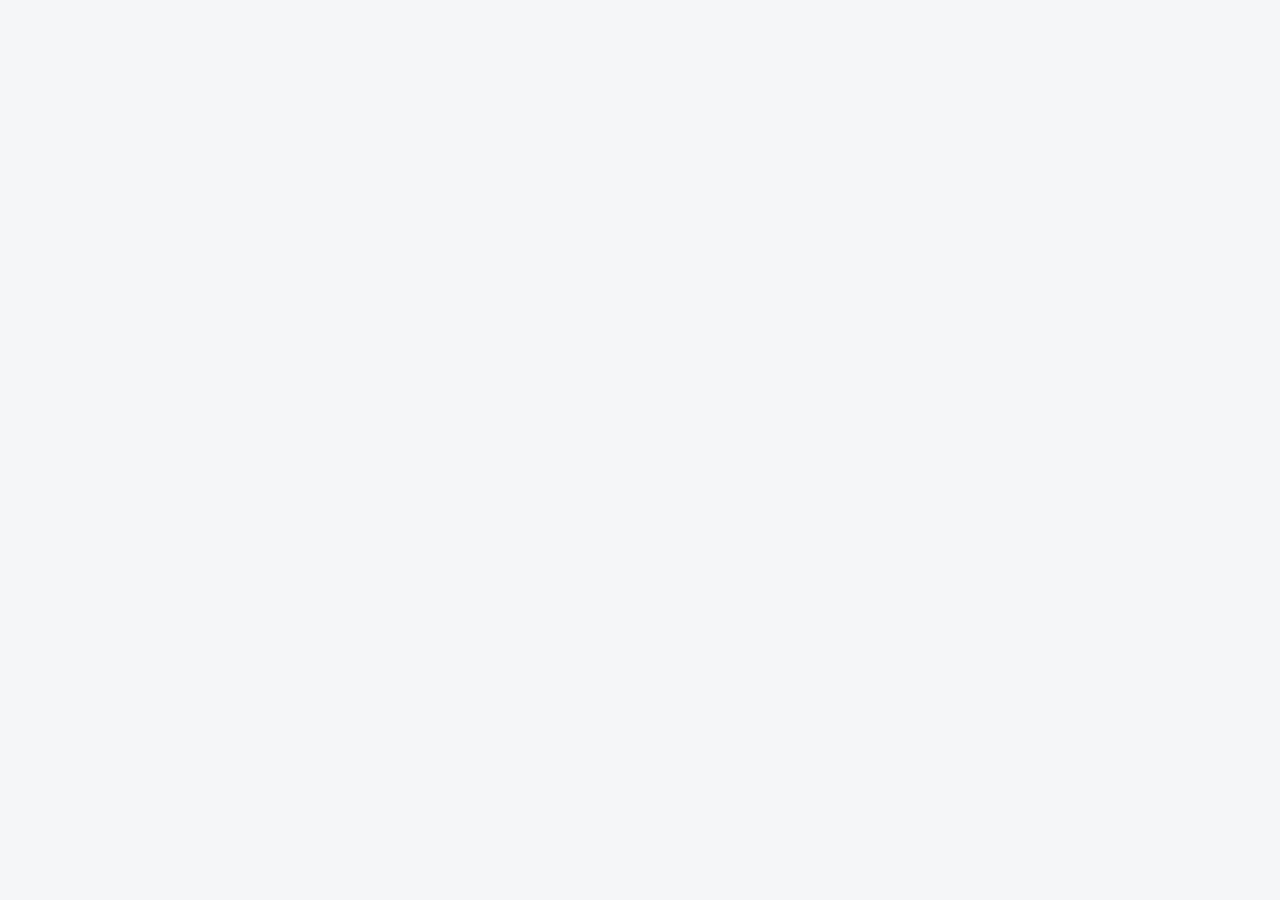
==== index.html @ 10933d72 "Update index.html" ====
<!DOCTYPE html>
<html lang="en">
<head>
  <meta charset="UTF-8">
  <title>Louis Mendieta | Engineering Portfolio</title>
  <meta name="viewport" content="width=device-width, initial-scale=1.0">

  <style>
    body {
      margin: 0;
      font-family: Arial, Helvetica, sans-serif;
      background-color: #f4f6f8;
      color: #222;
    }

    /* ===== HEADER ===== */
    header {
      background: linear-gradient(135deg, #861F41, #4a0e24);
      color: white;
      padding: 7rem 1rem;
      text-align: center;
    }

    header h1 {
      font-size: 3rem;
      margin: 0;
    }

    header p {
      font-size: 1.2rem;
      margin-top: 1rem;
      opacity: 0.9;
    }

    /* ===== SECTIONS ===== */
    section {
      max-width: 1100px;
      margin: 4rem auto;
      padding: 0 1rem;
    }

    h2 {
      text-align: center;
      margin-bottom: 2.5rem;
    }

    /* ===== ABOUT ===== */
    .about-container {
      display: grid;
      grid-template-columns: 2fr 1fr;
      gap: 2rem;
      background: white;
      padding: 2rem;
      border-radius: 8px;
      box-shadow: 0 4px 12px rgba(0,0,0,0.08);
      align-items: center;
    }

    .about-container img {
      width: 100%;
      height: 100%;
      max-height: 300px;
      object-fit: cover;
      border-radius: 8px;
    }

    /* ===== PROJECTS ===== */
    .projects {
      display: grid;
      grid-template-columns: repeat(auto-fit, minmax(280px, 1fr));
      gap: 2rem;
    }

    .project-card {
      background: white;
      border-radius: 8px;
      overflow: hidden;
      box-shadow: 0 4px 12px rgba(0,0,0,0.1);
      transition: transform 0.3s ease;
    }

    .project-card:hover {
      transform: translateY(-5px);
    }

    .project-card img {
      width: 100%;
      height: 220px;
      object-fit: cover;
      display: block;
    }

    .project-content {
      padding: 1.2rem;
    }

    /* ===== CONTACT ===== */
    <!-- ===== CONTACT ===== -->
<section>
  <h2>Get in Touch</h2>

  <div class="contact-form">
    <form action="https://formspree.io/f/mzdpkqpl" method="POST">
      
      <div class="row">
        <input type="text" name="first-name" placeholder="First Name *" required>
        <input type="text" name="last-name" placeholder="Last Name *" required>
      </div>

      <input type="email" name="email" placeholder="Email *" required>
      <input type="tel" name="phone" placeholder="Phone (optional)">

      <textarea name="message" placeholder="Message *" required></textarea>

      <button type="submit">Send Message</button>
    </form>

    <div class="contact-socials">
      <a href="https://instagram.com/louis.m.75" target="_blank">Instagram</a>
      <a href="https://linkedin.com/in/https://www.linkedin.com/in/louis-mendieta" target="_blank">LinkedIn</a>
      <a href="https://discord.com/users/YOUR_ID" target="_blank">Discord</a>
    </div>
  </div>
</section>


<!-- ===== HOME ===== -->
<header>
  <h1>Louis Mendieta</h1>
  <p>Mechanical Engineering | Engineering Portfolio</p>
</header>

<!-- ===== ABOUT ===== -->
<section>
  <h2>Little About Me</h2>

  <div class="about-container">
    <div>
      <p>
        Hello, I am Louis Mendieta. I am a rising sophomore majoring in
        mechanical engineering.
      </p>
      <p>
        During my engineering journey, I have remained dedicated to my studies,
        actively pursued new opportunities, and consistently put forth my best effort.
      </p>
      <p>
        One of those opportunities was learning and practicing welding, which gave me
        valuable hands-on experience and deepened my interest in building and design.
        I mainly developed this skill as a member of the Hypernova Solar Racing Team at GMU.
      </p>
    </div>

    <img src="assets/about.jpg" alt="Louis Mendieta">
  </div>
</section>

<!-- ===== PROJECTS ===== -->
<section>
  <h2>Projects</h2>

  <div class="projects">

    <div class="project-card">
      <a href="drone.html">
        <img src="assets/drone.jpg" alt="Unmanned Drone Prototyping">
      </a>
      <div class="project-content">
        <h3>Unmanned Drone Prototyping</h3>
        <p>Hands-on UAV design, assembly, and flight testing.</p>
      </div>
    </div>

    <div class="project-card">
      <a href="rocketry.html">
        <img src="assets/rocketry.jpg" alt="High Power Rocketry">
      </a>
      <div class="project-content">
        <h3>High Power Rocketry</h3>
        <p>Competition rocket design and fabrication.</p>
      </div>
    </div>

    <div class="project-card">
      <img src="assets/placeholder.jpg" alt="Future Project">
      <div class="project-content">
        <h3>Future Project</h3>
        <p>Additional engineering projects coming soon.</p>
      </div>
    </div>

  </div>
</section>

<!-- ===== CONTACT ===== -->
<section>
  <h2>Get in Touch</h2>

  <div class="contact">
    <p>Email: <a href="mailto:your.email@example.com">your.email@example.com</a></p>
    <p>GitHub: <a href="https://github.com/louismendieta" target="_blank">github.com/louismendieta</a></p>
    <p>LinkedIn: <a href="#" target="_blank">LinkedIn Profile</a></p>
  </div>
</section>

<footer>
  © 2025 Louis Mendieta
</footer>

</body>
</html>
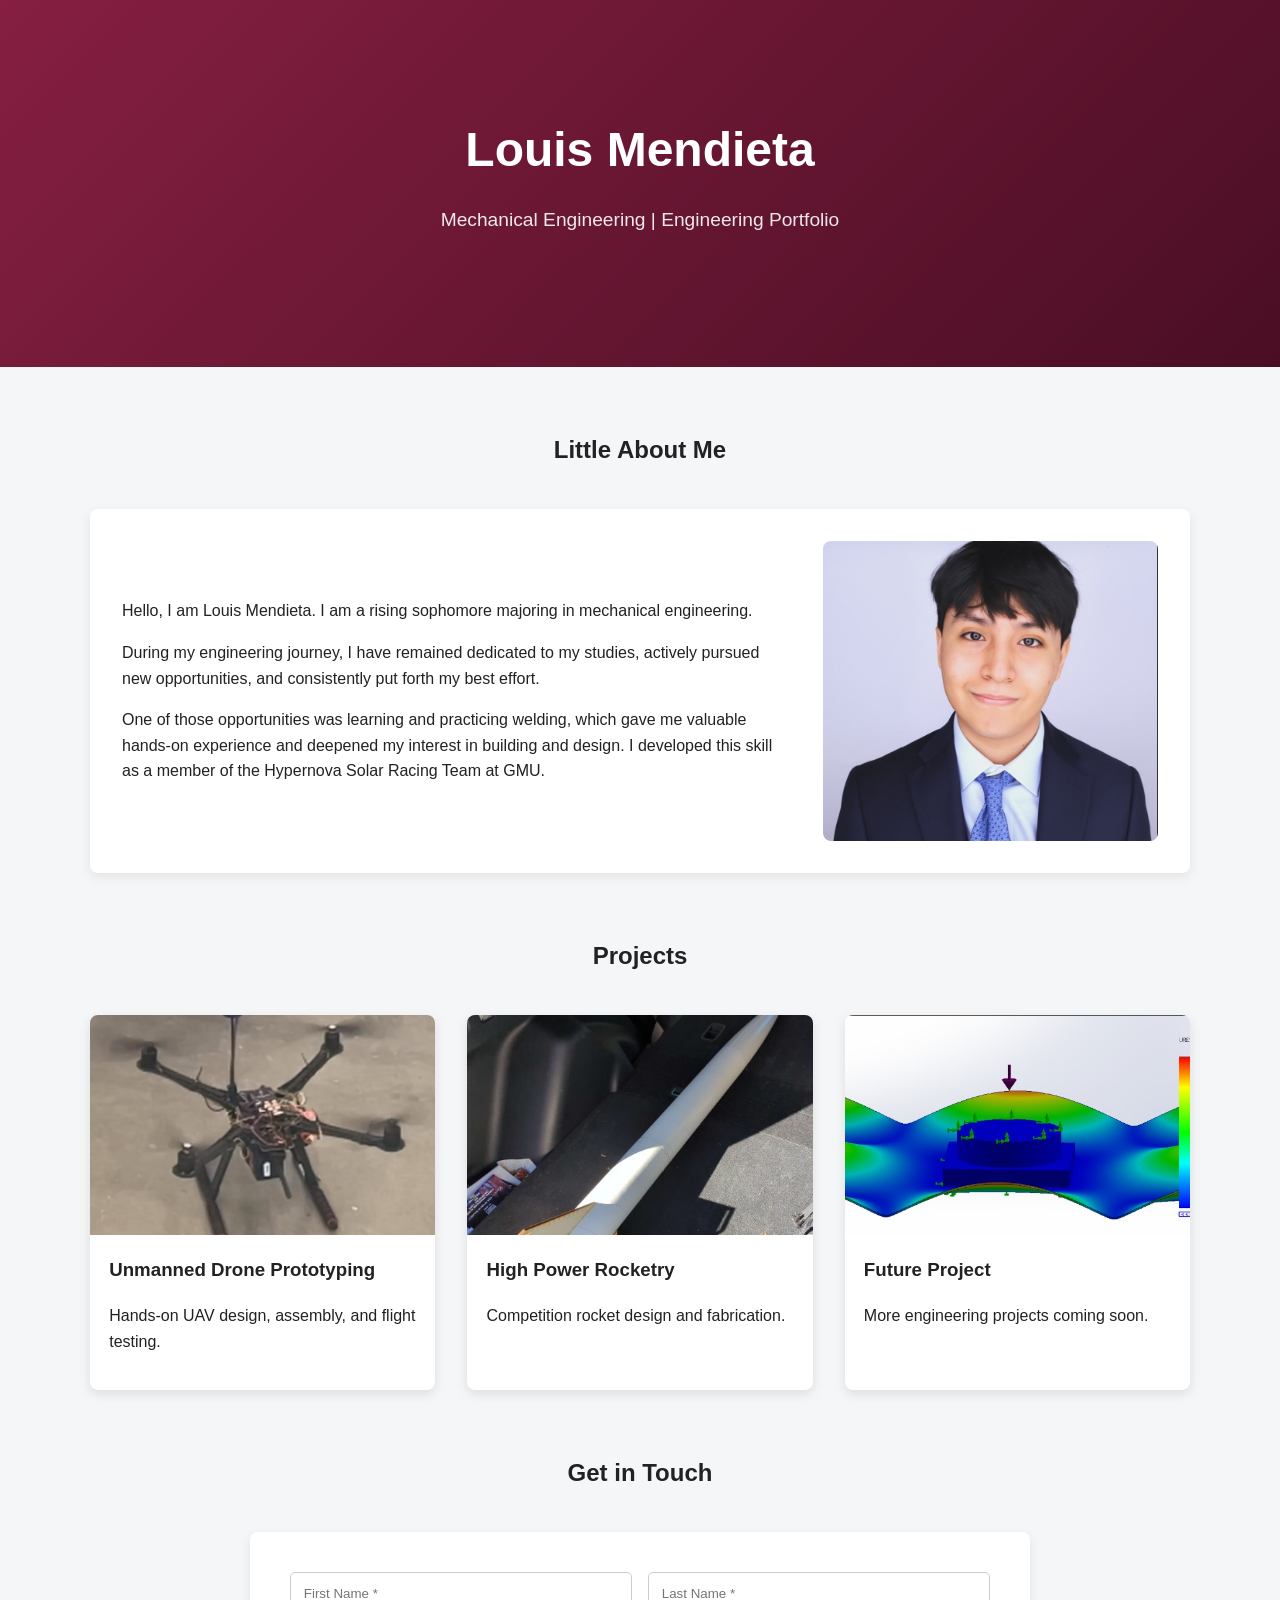
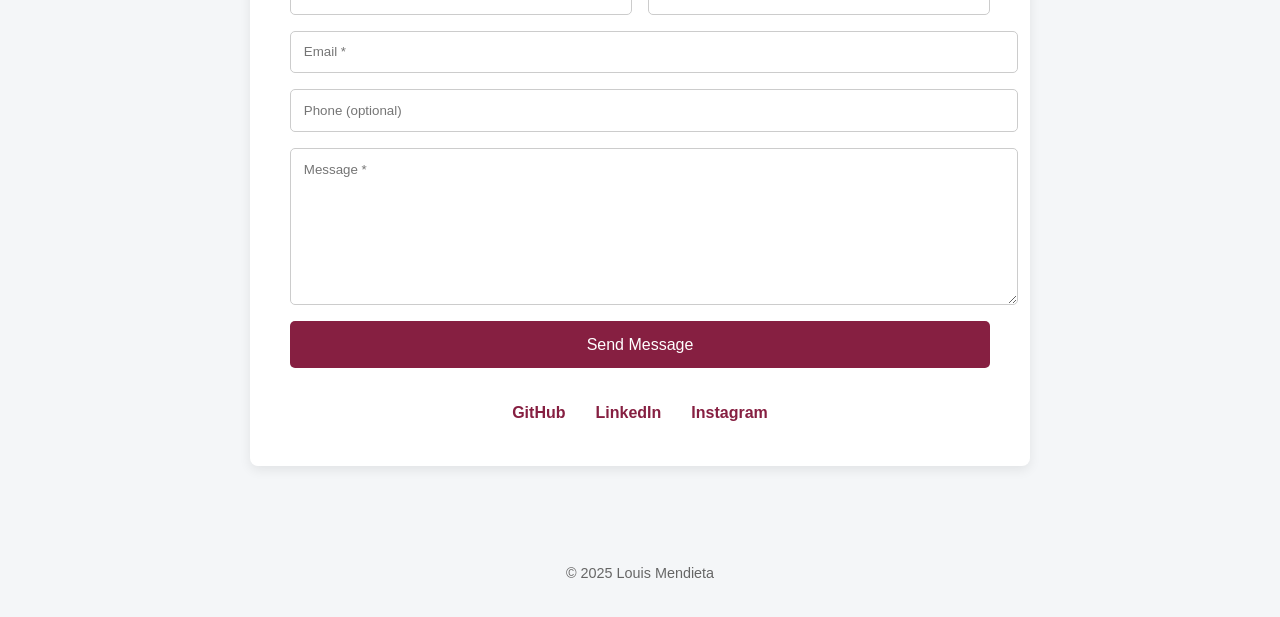
==== commit def0e131: "Update index.html" ====
--- a/index.html
+++ b/index.html
@@ -11,9 +11,10 @@
       font-family: Arial, Helvetica, sans-serif;
       background-color: #f4f6f8;
       color: #222;
-    }
-
-    /* ===== HEADER ===== */
+      line-height: 1.6;
+    }
+
+    /* ===== HERO ===== */
     header {
       background: linear-gradient(135deg, #861F41, #4a0e24);
       color: white;
@@ -58,7 +59,6 @@
 
     .about-container img {
       width: 100%;
-      height: 100%;
       max-height: 300px;
       object-fit: cover;
       border-radius: 8px;
@@ -94,35 +94,92 @@
       padding: 1.2rem;
     }
 
+    .project-content h3 {
+      margin-top: 0;
+    }
+
     /* ===== CONTACT ===== */
-    <!-- ===== CONTACT ===== -->
-<section>
-  <h2>Get in Touch</h2>
-
-  <div class="contact-form">
-    <form action="https://formspree.io/f/mzdpkqpl" method="POST">
-      
-      <div class="row">
-        <input type="text" name="first-name" placeholder="First Name *" required>
-        <input type="text" name="last-name" placeholder="Last Name *" required>
-      </div>
-
-      <input type="email" name="email" placeholder="Email *" required>
-      <input type="tel" name="phone" placeholder="Phone (optional)">
-
-      <textarea name="message" placeholder="Message *" required></textarea>
-
-      <button type="submit">Send Message</button>
-    </form>
-
-    <div class="contact-socials">
-      <a href="https://instagram.com/louis.m.75" target="_blank">Instagram</a>
-      <a href="https://linkedin.com/in/https://www.linkedin.com/in/louis-mendieta" target="_blank">LinkedIn</a>
-      <a href="https://discord.com/users/YOUR_ID" target="_blank">Discord</a>
-    </div>
-  </div>
-</section>
-
+    .contact-form {
+      background: white;
+      padding: 2.5rem;
+      border-radius: 8px;
+      box-shadow: 0 4px 12px rgba(0,0,0,0.08);
+      max-width: 700px;
+      margin: auto;
+    }
+
+    .contact-form form {
+      display: flex;
+      flex-direction: column;
+      gap: 1rem;
+    }
+
+    .contact-form .row {
+      display: flex;
+      gap: 1rem;
+    }
+
+    .contact-form input,
+    .contact-form textarea {
+      width: 100%;
+      padding: 0.8rem;
+      border-radius: 5px;
+      border: 1px solid #ccc;
+      font-family: inherit;
+    }
+
+    .contact-form textarea {
+      min-height: 130px;
+      resize: vertical;
+    }
+
+    .contact-form button {
+      background: #861F41;
+      color: white;
+      border: none;
+      padding: 0.9rem;
+      border-radius: 5px;
+      font-size: 1rem;
+      cursor: pointer;
+    }
+
+    .contact-form button:hover {
+      opacity: 0.9;
+    }
+
+    .contact-socials {
+      margin-top: 2rem;
+      text-align: center;
+    }
+
+    .contact-socials a {
+      margin: 0 0.8rem;
+      color: #861F41;
+      text-decoration: none;
+      font-weight: bold;
+    }
+
+    footer {
+      text-align: center;
+      padding: 2rem;
+      color: #666;
+      font-size: 0.9rem;
+    }
+
+    /* ===== RESPONSIVE ===== */
+    @media (max-width: 768px) {
+      .about-container {
+        grid-template-columns: 1fr;
+      }
+
+      .contact-form .row {
+        flex-direction: column;
+      }
+    }
+  </style>
+</head>
+
+<body>
 
 <!-- ===== HOME ===== -->
 <header>
@@ -136,22 +193,19 @@
 
   <div class="about-container">
     <div>
+      <p>Hello, I am Louis Mendieta. I am a rising sophomore majoring in mechanical engineering.</p>
       <p>
-        Hello, I am Louis Mendieta. I am a rising sophomore majoring in
-        mechanical engineering.
+        During my engineering journey, I have remained dedicated to my studies, actively pursued
+        new opportunities, and consistently put forth my best effort.
       </p>
       <p>
-        During my engineering journey, I have remained dedicated to my studies,
-        actively pursued new opportunities, and consistently put forth my best effort.
+        One of those opportunities was learning and practicing welding, which gave me valuable
+        hands-on experience and deepened my interest in building and design. I developed this
+        skill as a member of the Hypernova Solar Racing Team at GMU.
       </p>
-      <p>
-        One of those opportunities was learning and practicing welding, which gave me
-        valuable hands-on experience and deepened my interest in building and design.
-        I mainly developed this skill as a member of the Hypernova Solar Racing Team at GMU.
-      </p>
-    </div>
-
-    <img src="assets/about.jpg" alt="Louis Mendieta">
+    </div>
+
+    <img src="assets/about.jpg" alt="About Louis Mendieta">
   </div>
 </section>
 
@@ -185,7 +239,7 @@
       <img src="assets/placeholder.jpg" alt="Future Project">
       <div class="project-content">
         <h3>Future Project</h3>
-        <p>Additional engineering projects coming soon.</p>
+        <p>More engineering projects coming soon.</p>
       </div>
     </div>
 
@@ -196,10 +250,27 @@
 <section>
   <h2>Get in Touch</h2>
 
-  <div class="contact">
-    <p>Email: <a href="mailto:your.email@example.com">your.email@example.com</a></p>
-    <p>GitHub: <a href="https://github.com/louismendieta" target="_blank">github.com/louismendieta</a></p>
-    <p>LinkedIn: <a href="#" target="_blank">LinkedIn Profile</a></p>
+  <div class="contact-form">
+    <form action="https://formspree.io/f/mzdpkqpl" method="POST">
+
+      <div class="row">
+        <input type="text" name="first-name" placeholder="First Name *" required>
+        <input type="text" name="last-name" placeholder="Last Name *" required>
+      </div>
+
+      <input type="email" name="email" placeholder="Email *" required>
+      <input type="tel" name="phone" placeholder="Phone (optional)">
+
+      <textarea name="message" placeholder="Message *" required></textarea>
+
+      <button type="submit">Send Message</button>
+    </form>
+
+    <div class="contact-socials">
+      <a href="https://github.com/louismendieta" target="_blank">GitHub</a>
+      <a href="https://linkedin.com/in/YOUR_LINKEDIN" target="_blank">LinkedIn</a>
+      <a href="https://instagram.com/YOUR_INSTAGRAM" target="_blank">Instagram</a>
+    </div>
   </div>
 </section>
 
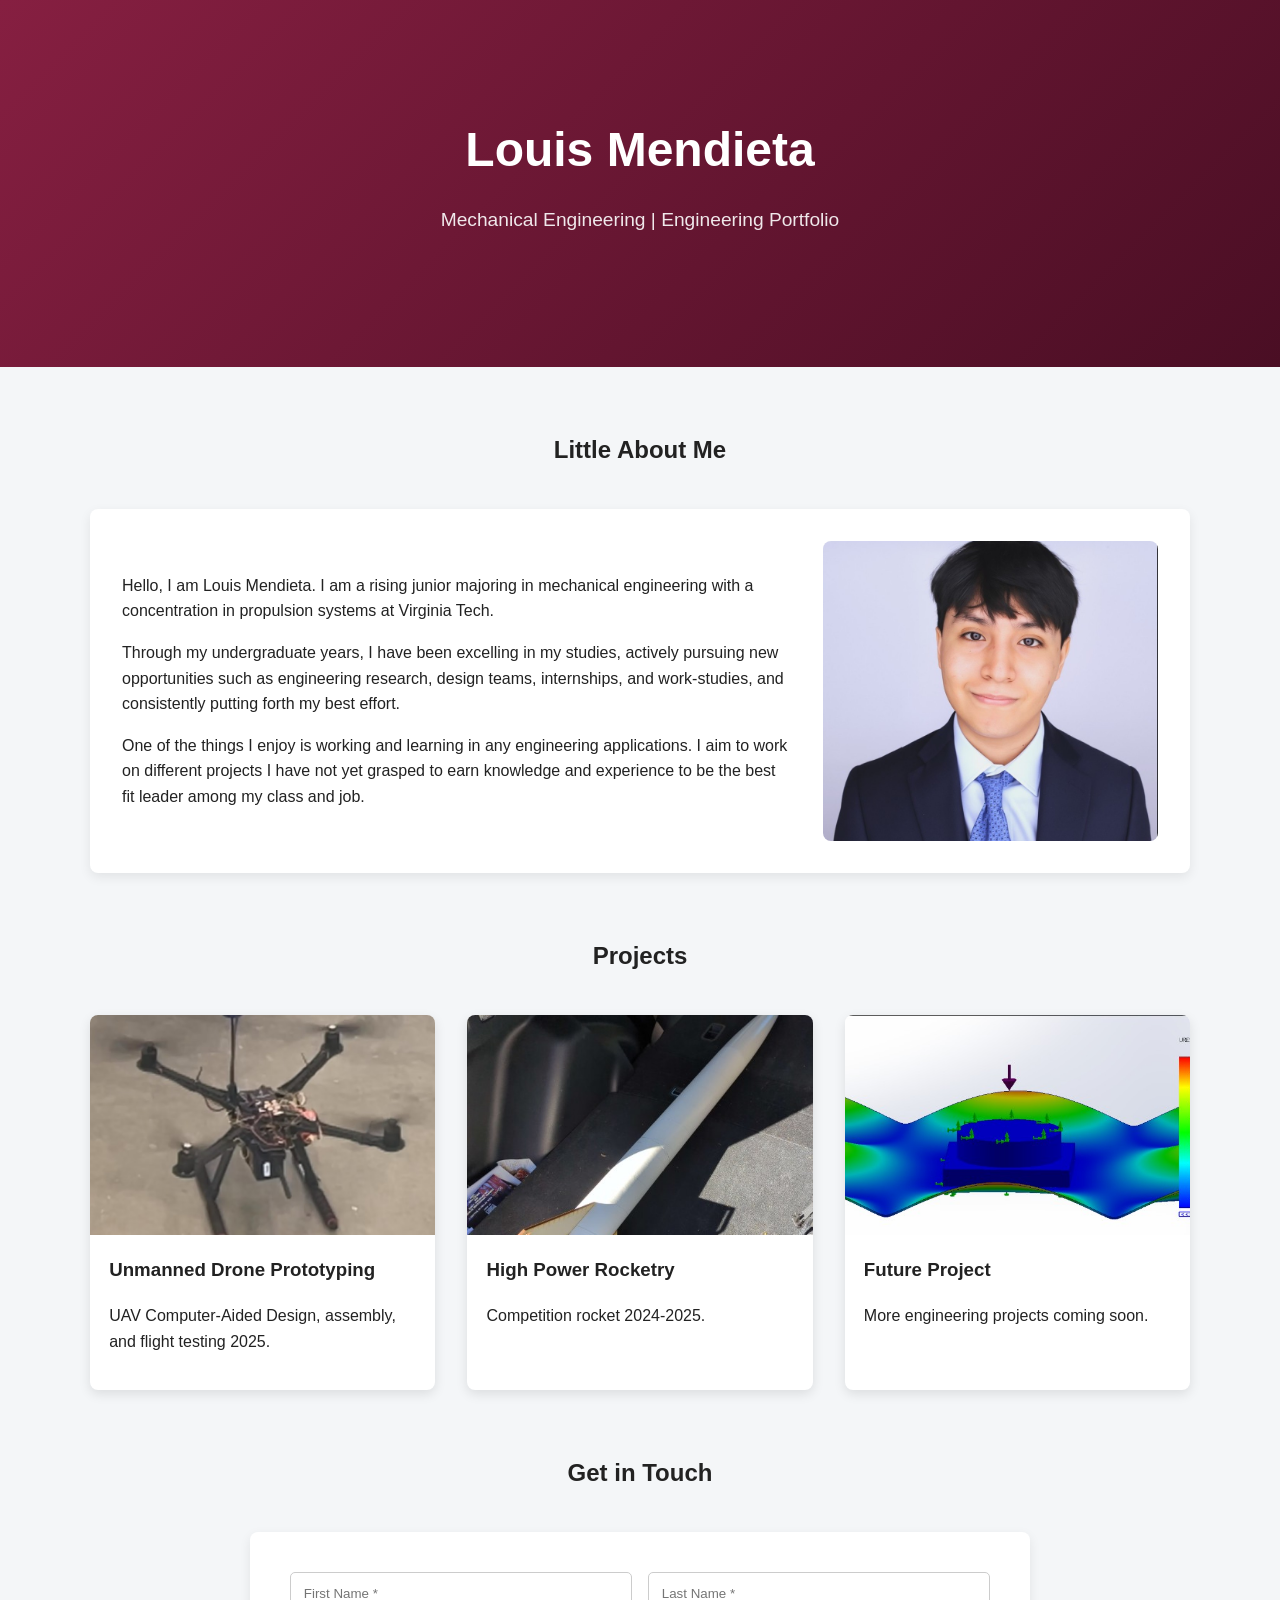
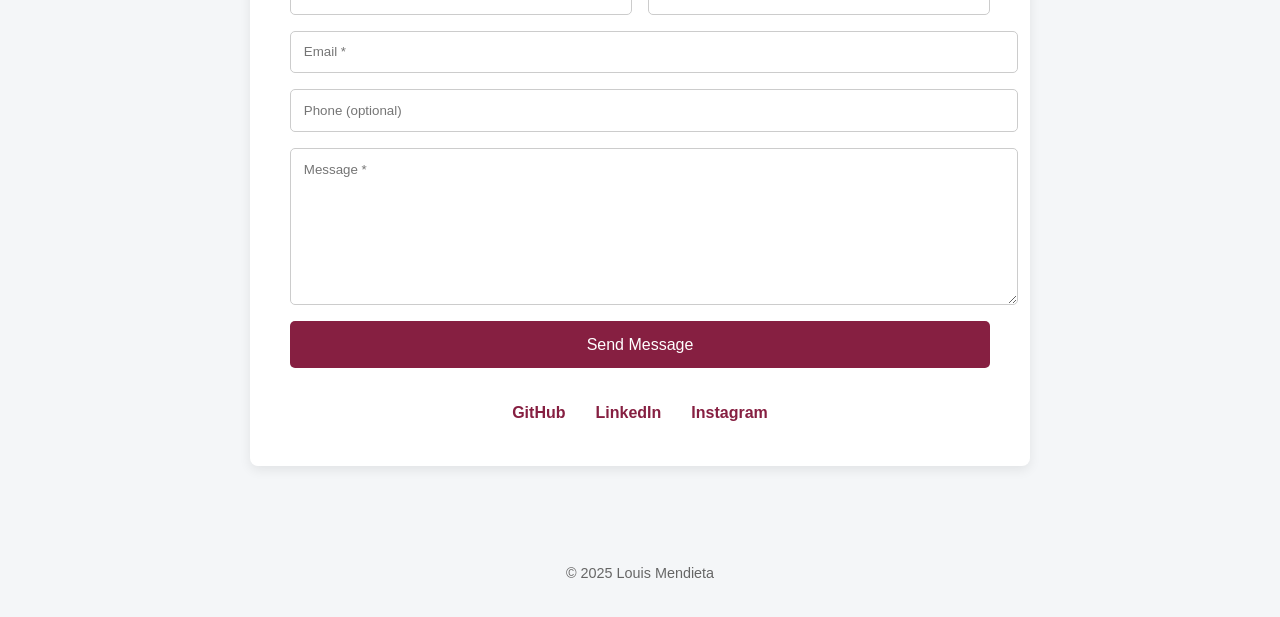
==== commit 79801533: "Update index.html" ====
--- a/index.html
+++ b/index.html
@@ -193,15 +193,14 @@
 
   <div class="about-container">
     <div>
-      <p>Hello, I am Louis Mendieta. I am a rising sophomore majoring in mechanical engineering.</p>
+      <p>Hello, I am Louis Mendieta. I am a rising junior majoring in mechanical engineering with a concentration in propulsion systems at Virginia Tech.</p>
       <p>
-        During my engineering journey, I have remained dedicated to my studies, actively pursued
-        new opportunities, and consistently put forth my best effort.
+        Through my undergraduate years, I have been excelling in my studies, actively pursuing
+        new opportunities such as engineering research, design teams, internships, and work-studies, and consistently putting forth my best effort.
       </p>
       <p>
-        One of those opportunities was learning and practicing welding, which gave me valuable
-        hands-on experience and deepened my interest in building and design. I developed this
-        skill as a member of the Hypernova Solar Racing Team at GMU.
+        One of the things I enjoy is working and learning in any engineering applications. I aim to work on different projects I have not yet grasped
+        to earn knowledge and experience to be the best fit leader among my class and job.
       </p>
     </div>
 
@@ -221,7 +220,7 @@
       </a>
       <div class="project-content">
         <h3>Unmanned Drone Prototyping</h3>
-        <p>Hands-on UAV design, assembly, and flight testing.</p>
+        <p>UAV Computer-Aided Design, assembly, and flight testing 2025.</p>
       </div>
     </div>
 
@@ -231,7 +230,7 @@
       </a>
       <div class="project-content">
         <h3>High Power Rocketry</h3>
-        <p>Competition rocket design and fabrication.</p>
+        <p>Competition rocket 2024-2025.</p>
       </div>
     </div>
 
@@ -268,8 +267,8 @@
 
     <div class="contact-socials">
       <a href="https://github.com/louismendieta" target="_blank">GitHub</a>
-      <a href="https://linkedin.com/in/YOUR_LINKEDIN" target="_blank">LinkedIn</a>
-      <a href="https://instagram.com/YOUR_INSTAGRAM" target="_blank">Instagram</a>
+      <a href="https://linkedin.com/in/louis-mendieta" target="_blank">LinkedIn</a>
+      <a href="https://instagram.com/louis.m.75" target="_blank">Instagram</a>
     </div>
   </div>
 </section>
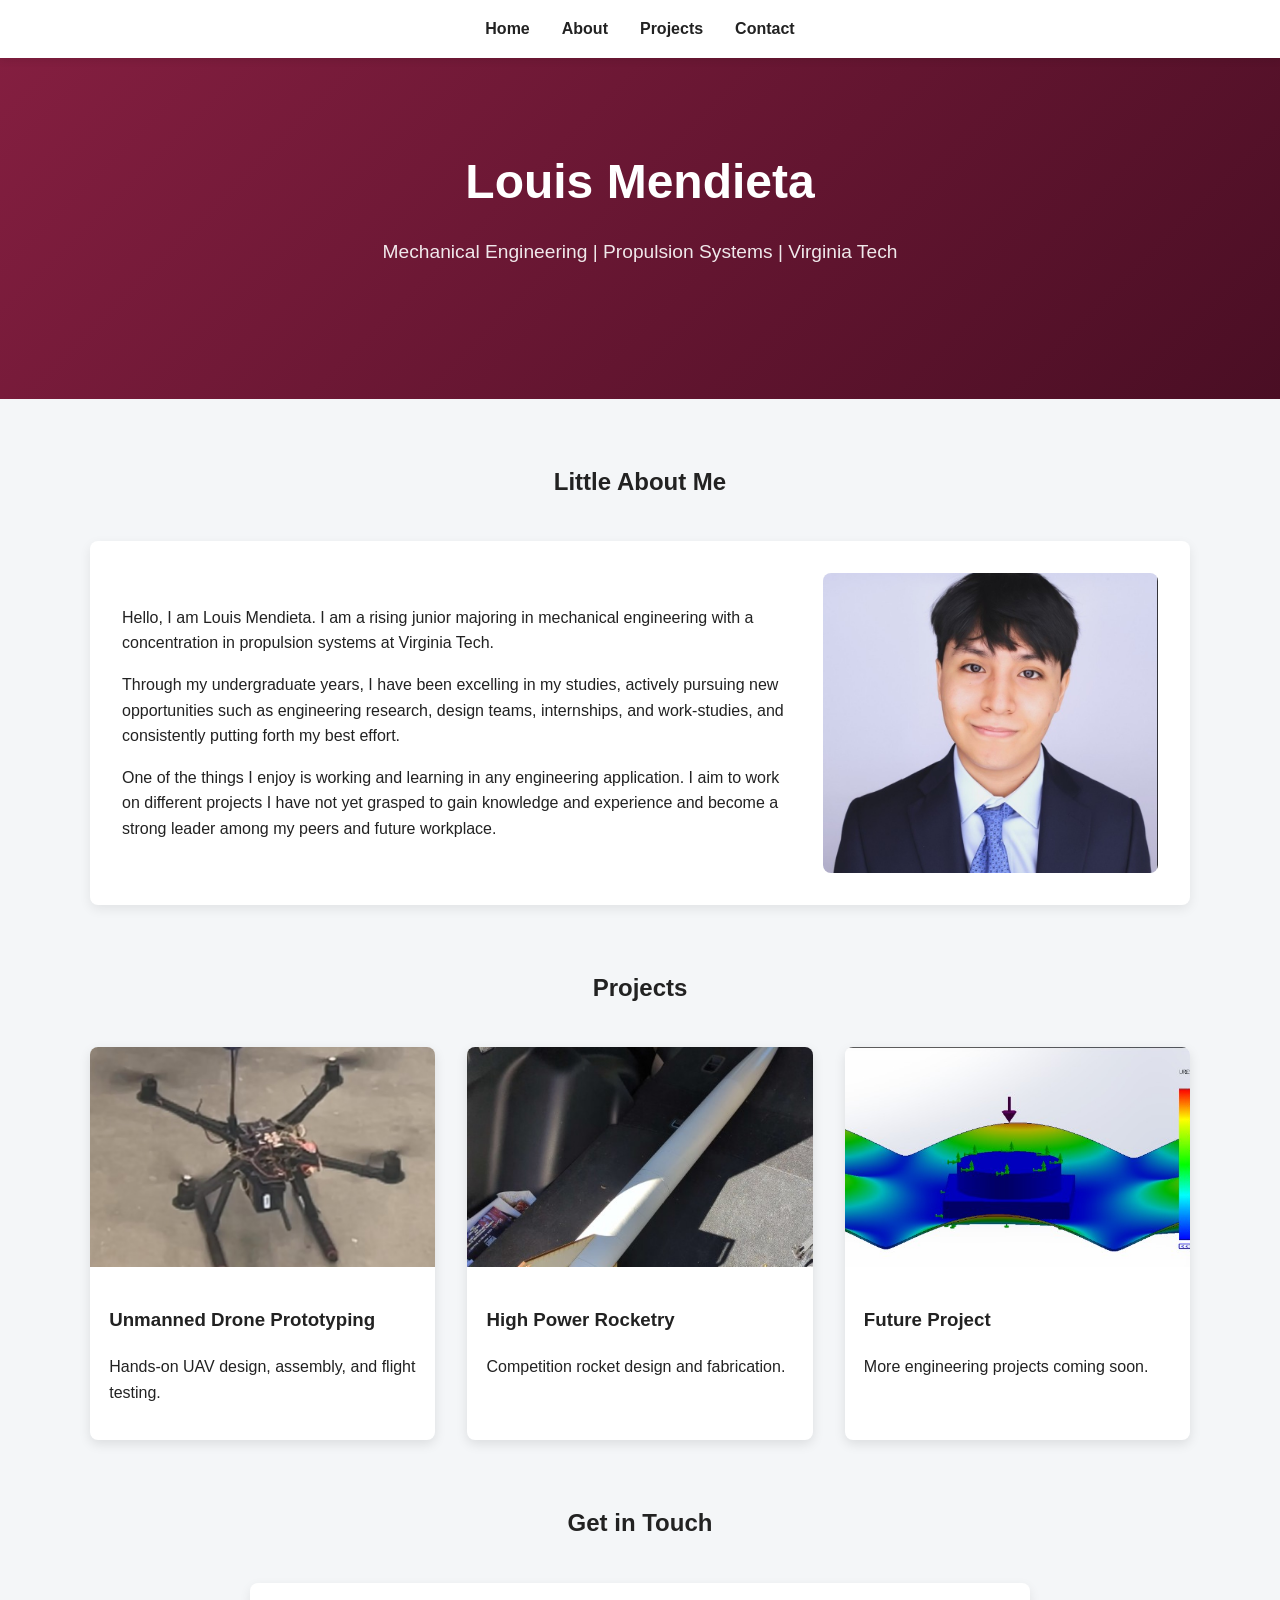
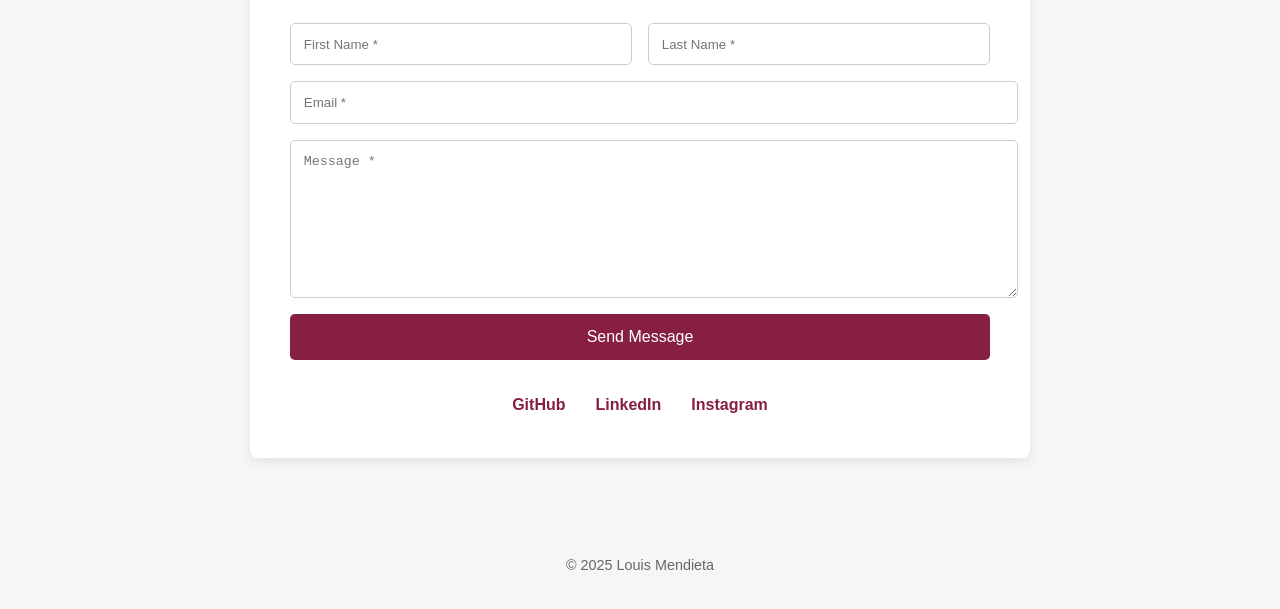
==== commit 7b0dd137: "Update index.html" ====
--- a/index.html
+++ b/index.html
@@ -6,6 +6,10 @@
   <meta name="viewport" content="width=device-width, initial-scale=1.0">
 
   <style>
+    html {
+      scroll-behavior: smooth;
+    }
+
     body {
       margin: 0;
       font-family: Arial, Helvetica, sans-serif;
@@ -14,11 +18,40 @@
       line-height: 1.6;
     }
 
+    /* ===== NAV ===== */
+    nav {
+      position: fixed;
+      top: 0;
+      width: 100%;
+      background: white;
+      box-shadow: 0 2px 8px rgba(0,0,0,0.1);
+      z-index: 1000;
+    }
+
+    nav ul {
+      display: flex;
+      justify-content: center;
+      list-style: none;
+      margin: 0;
+      padding: 1rem;
+      gap: 2rem;
+    }
+
+    nav a {
+      text-decoration: none;
+      color: #222;
+      font-weight: bold;
+    }
+
+    nav a:hover {
+      color: #861F41;
+    }
+
     /* ===== HERO ===== */
     header {
       background: linear-gradient(135deg, #861F41, #4a0e24);
       color: white;
-      padding: 7rem 1rem;
+      padding: 9rem 1rem 7rem;
       text-align: center;
     }
 
@@ -38,6 +71,7 @@
       max-width: 1100px;
       margin: 4rem auto;
       padding: 0 1rem;
+      scroll-margin-top: 90px;
     }
 
     h2 {
@@ -94,10 +128,6 @@
       padding: 1.2rem;
     }
 
-    .project-content h3 {
-      margin-top: 0;
-    }
-
     /* ===== CONTACT ===== */
     .contact-form {
       background: white;
@@ -125,7 +155,6 @@
       padding: 0.8rem;
       border-radius: 5px;
       border: 1px solid #ccc;
-      font-family: inherit;
     }
 
     .contact-form textarea {
@@ -181,35 +210,52 @@
 
 <body>
 
+<!-- ===== NAV ===== -->
+<nav>
+  <ul>
+    <li><a href="#home">Home</a></li>
+    <li><a href="#about">About</a></li>
+    <li><a href="#projects">Projects</a></li>
+    <li><a href="#contact">Contact</a></li>
+  </ul>
+</nav>
+
 <!-- ===== HOME ===== -->
-<header>
+<header id="home">
   <h1>Louis Mendieta</h1>
-  <p>Mechanical Engineering | Engineering Portfolio</p>
+  <p>Mechanical Engineering | Propulsion Systems | Virginia Tech</p>
 </header>
 
 <!-- ===== ABOUT ===== -->
-<section>
+<section id="about">
   <h2>Little About Me</h2>
 
   <div class="about-container">
     <div>
-      <p>Hello, I am Louis Mendieta. I am a rising junior majoring in mechanical engineering with a concentration in propulsion systems at Virginia Tech.</p>
+      <p>
+        Hello, I am Louis Mendieta. I am a rising junior majoring in mechanical engineering
+        with a concentration in propulsion systems at Virginia Tech.
+      </p>
+
       <p>
         Through my undergraduate years, I have been excelling in my studies, actively pursuing
-        new opportunities such as engineering research, design teams, internships, and work-studies, and consistently putting forth my best effort.
+        new opportunities such as engineering research, design teams, internships, and work-studies,
+        and consistently putting forth my best effort.
       </p>
+
       <p>
-        One of the things I enjoy is working and learning in any engineering applications. I aim to work on different projects I have not yet grasped
-        to earn knowledge and experience to be the best fit leader among my class and job.
+        One of the things I enjoy is working and learning in any engineering application.
+        I aim to work on different projects I have not yet grasped to gain knowledge and experience
+        and become a strong leader among my peers and future workplace.
       </p>
     </div>
 
-    <img src="assets/about.jpg" alt="About Louis Mendieta">
+    <img src="assets/about.jpg" alt="Louis Mendieta">
   </div>
 </section>
 
 <!-- ===== PROJECTS ===== -->
-<section>
+<section id="projects">
   <h2>Projects</h2>
 
   <div class="projects">
@@ -220,7 +266,7 @@
       </a>
       <div class="project-content">
         <h3>Unmanned Drone Prototyping</h3>
-        <p>UAV Computer-Aided Design, assembly, and flight testing 2025.</p>
+        <p>Hands-on UAV design, assembly, and flight testing.</p>
       </div>
     </div>
 
@@ -230,7 +276,7 @@
       </a>
       <div class="project-content">
         <h3>High Power Rocketry</h3>
-        <p>Competition rocket 2024-2025.</p>
+        <p>Competition rocket design and fabrication.</p>
       </div>
     </div>
 
@@ -246,7 +292,7 @@
 </section>
 
 <!-- ===== CONTACT ===== -->
-<section>
+<section id="contact">
   <h2>Get in Touch</h2>
 
   <div class="contact-form">
@@ -258,8 +304,6 @@
       </div>
 
       <input type="email" name="email" placeholder="Email *" required>
-      <input type="tel" name="phone" placeholder="Phone (optional)">
-
       <textarea name="message" placeholder="Message *" required></textarea>
 
       <button type="submit">Send Message</button>
@@ -267,8 +311,8 @@
 
     <div class="contact-socials">
       <a href="https://github.com/louismendieta" target="_blank">GitHub</a>
-      <a href="https://linkedin.com/in/louis-mendieta" target="_blank">LinkedIn</a>
-      <a href="https://instagram.com/louis.m.75" target="_blank">Instagram</a>
+      <a href="https://www.linkedin.com/in/louis-mendieta" target="_blank">LinkedIn</a>
+      <a href="https://www.instagram.com/louis.m.75" target="_blank">Instagram</a>
     </div>
   </div>
 </section>
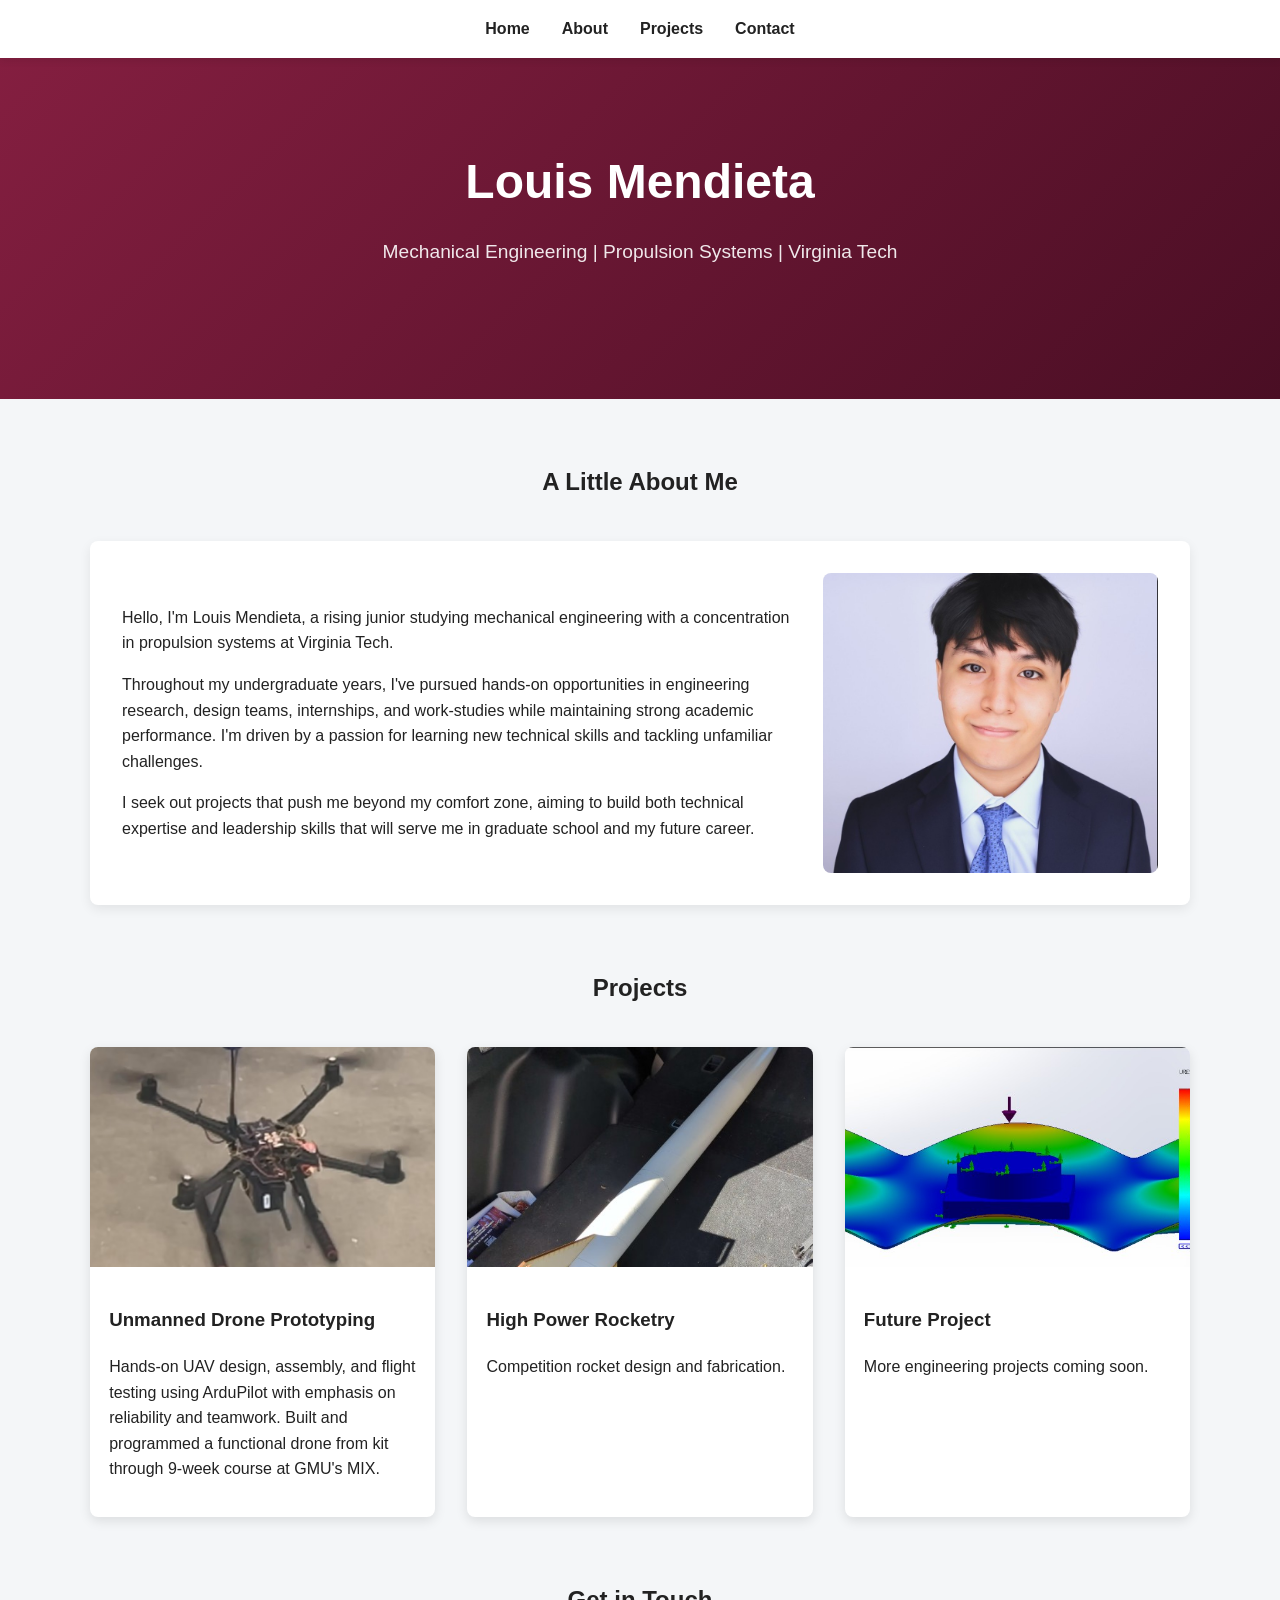
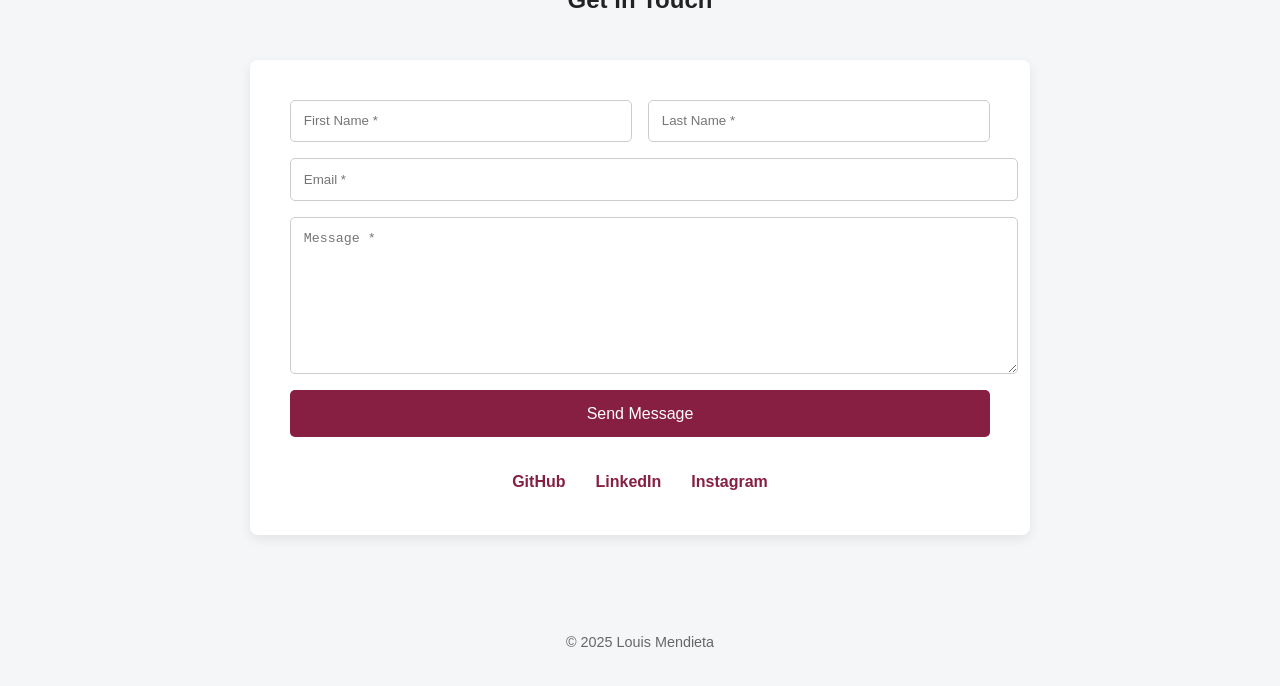
==== commit 9da57ff7: "Update index.html" ====
--- a/index.html
+++ b/index.html
@@ -228,25 +228,26 @@
 
 <!-- ===== ABOUT ===== -->
 <section id="about">
-  <h2>Little About Me</h2>
+  <h2>A Little About Me</h2>
 
   <div class="about-container">
     <div>
       <p>
-        Hello, I am Louis Mendieta. I am a rising junior majoring in mechanical engineering
+        Hello, I'm Louis Mendieta, a rising junior studying mechanical engineering 
         with a concentration in propulsion systems at Virginia Tech.
       </p>
 
       <p>
-        Through my undergraduate years, I have been excelling in my studies, actively pursuing
-        new opportunities such as engineering research, design teams, internships, and work-studies,
-        and consistently putting forth my best effort.
+        Throughout my undergraduate years, I've pursued hands-on opportunities in 
+        engineering research, design teams, internships, and work-studies while 
+        maintaining strong academic performance. I'm driven by a passion for learning
+        new technical skills and tackling unfamiliar challenges.
       </p>
 
       <p>
-        One of the things I enjoy is working and learning in any engineering application.
-        I aim to work on different projects I have not yet grasped to gain knowledge and experience
-        and become a strong leader among my peers and future workplace.
+        I seek out projects that push me beyond my comfort zone, aiming to build both
+        technical expertise and leadership skills that will serve me in graduate school 
+        and my future career.
       </p>
     </div>
 
@@ -266,7 +267,10 @@
       </a>
       <div class="project-content">
         <h3>Unmanned Drone Prototyping</h3>
-        <p>Hands-on UAV design, assembly, and flight testing.</p>
+        <p>Hands-on UAV design, assembly, and flight testing 
+          using ArduPilot with emphasis on reliability and 
+          teamwork. Built and programmed a functional drone 
+          from kit through 9-week course at GMU's MIX.</p>
       </div>
     </div>
 
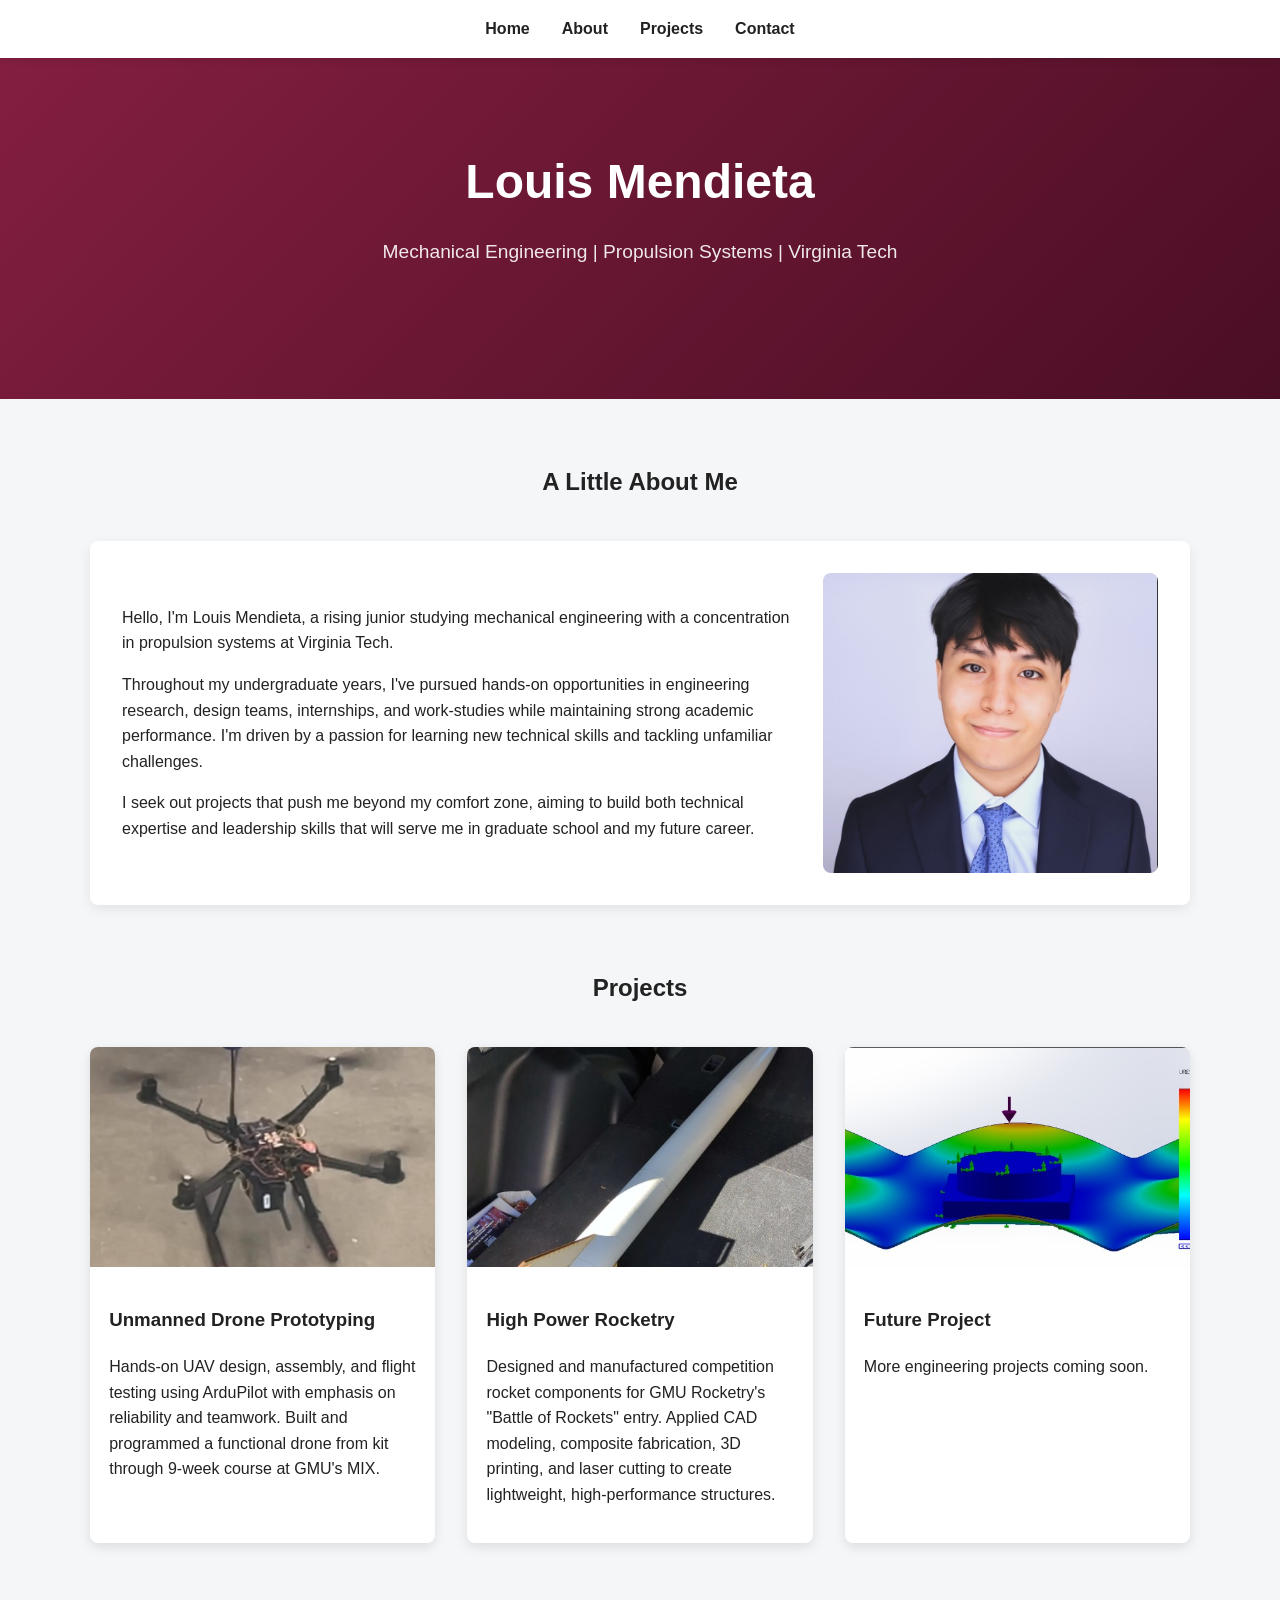
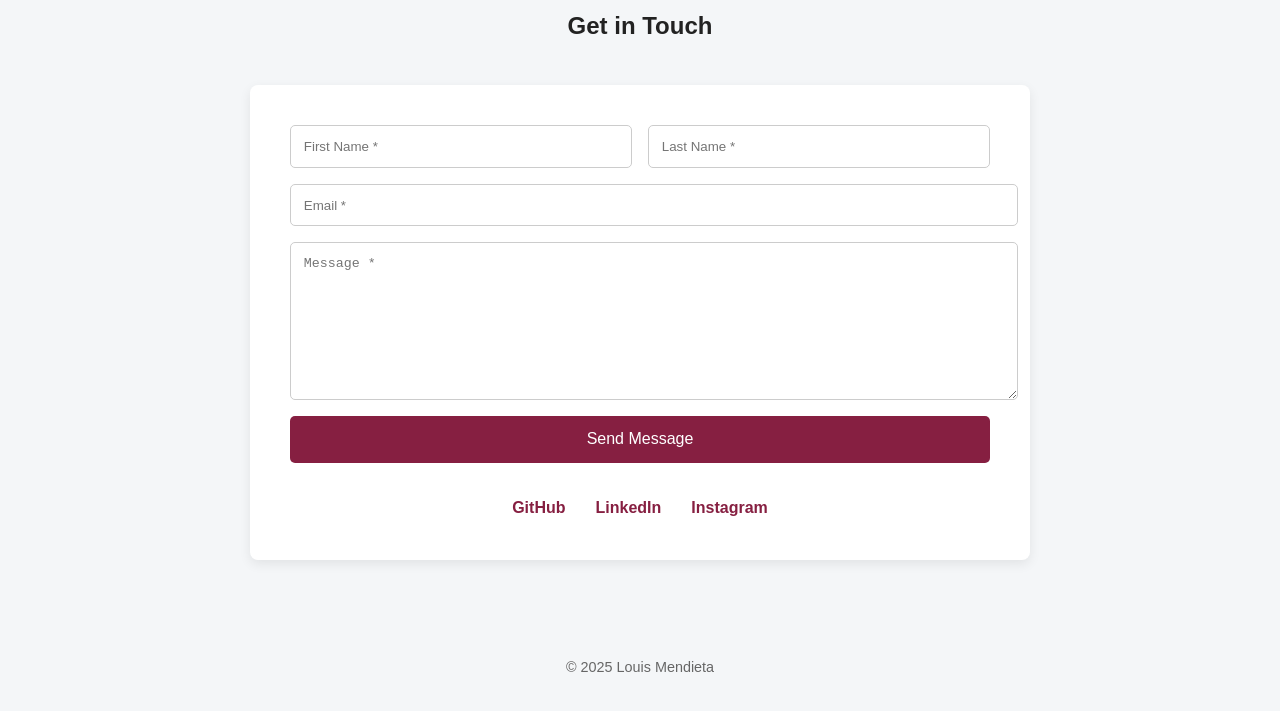
==== commit ae482601: "Update index.html" ====
--- a/index.html
+++ b/index.html
@@ -280,7 +280,10 @@
       </a>
       <div class="project-content">
         <h3>High Power Rocketry</h3>
-        <p>Competition rocket design and fabrication.</p>
+        <p>Designed and manufactured competition rocket components 
+          for GMU Rocketry's "Battle of Rockets" entry. Applied CAD
+          modeling, composite fabrication, 3D printing, and laser 
+          cutting to create lightweight, high-performance structures.</p>
       </div>
     </div>
 
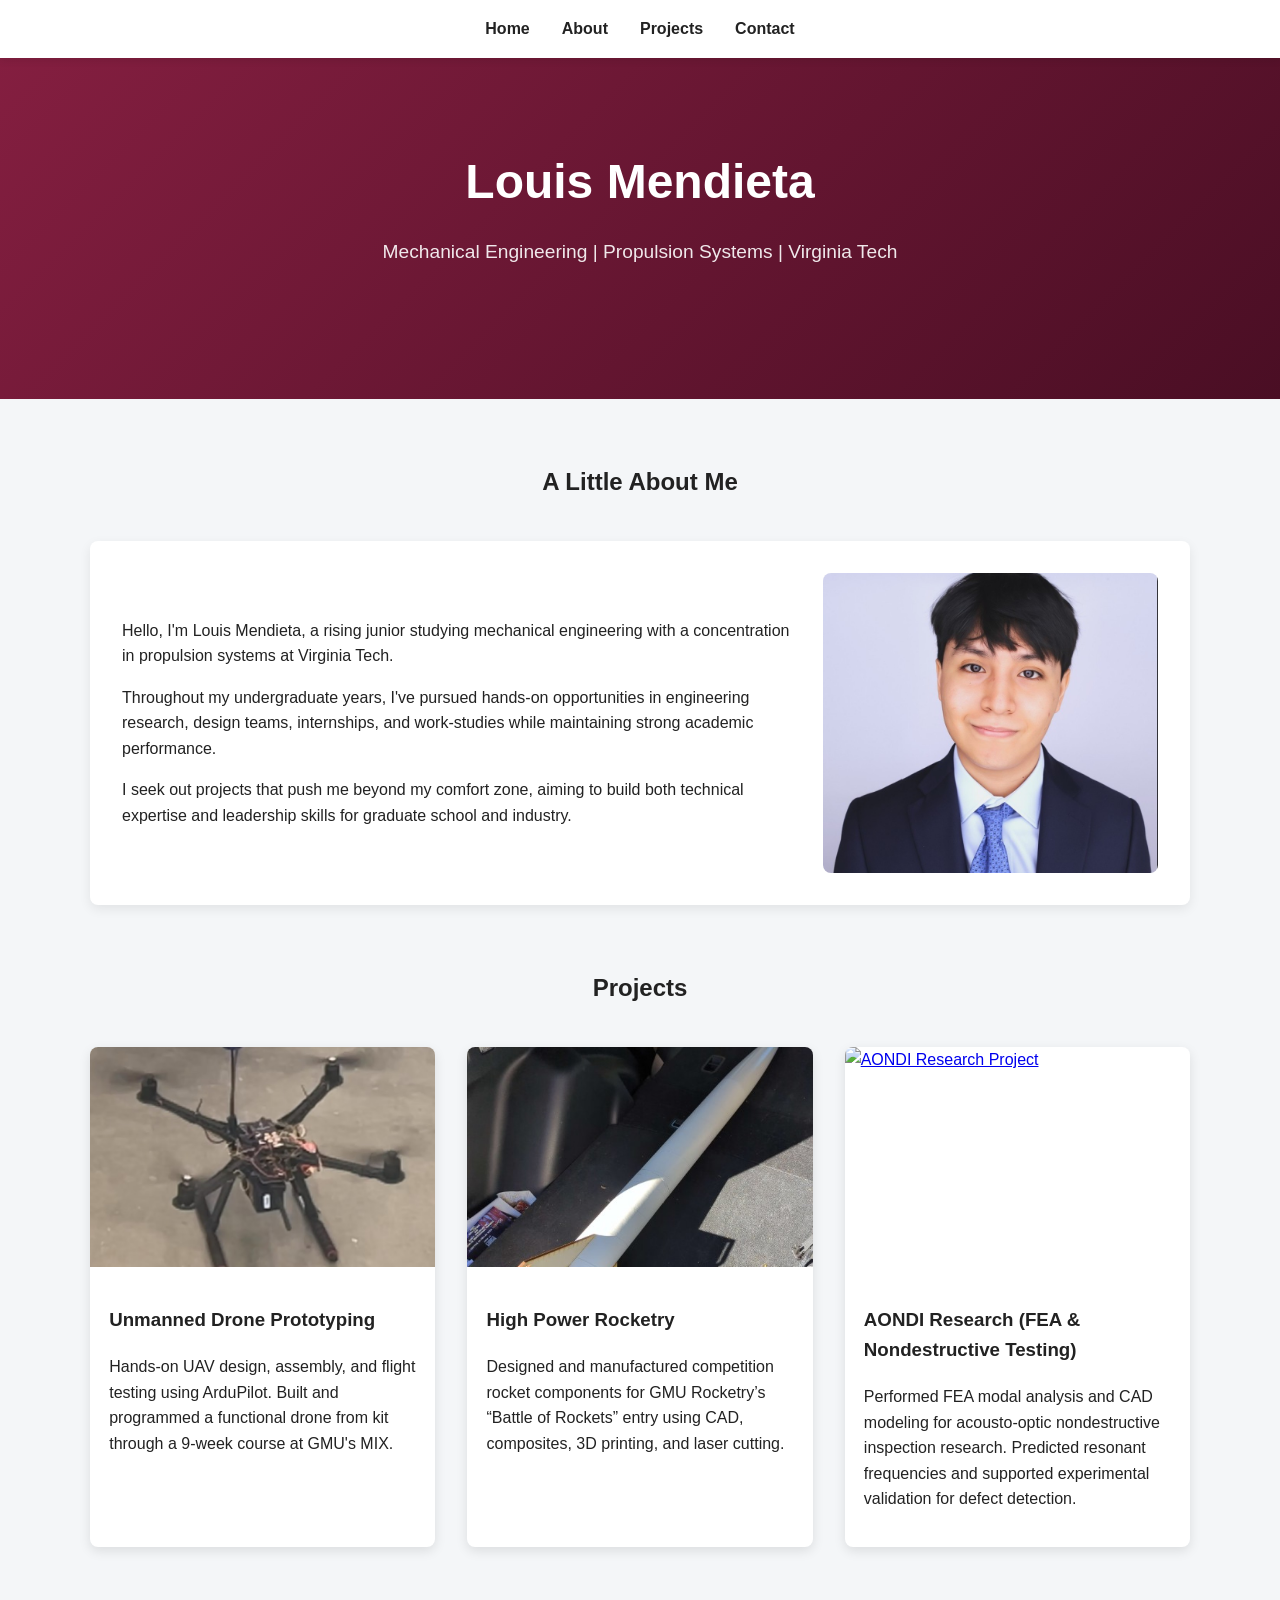
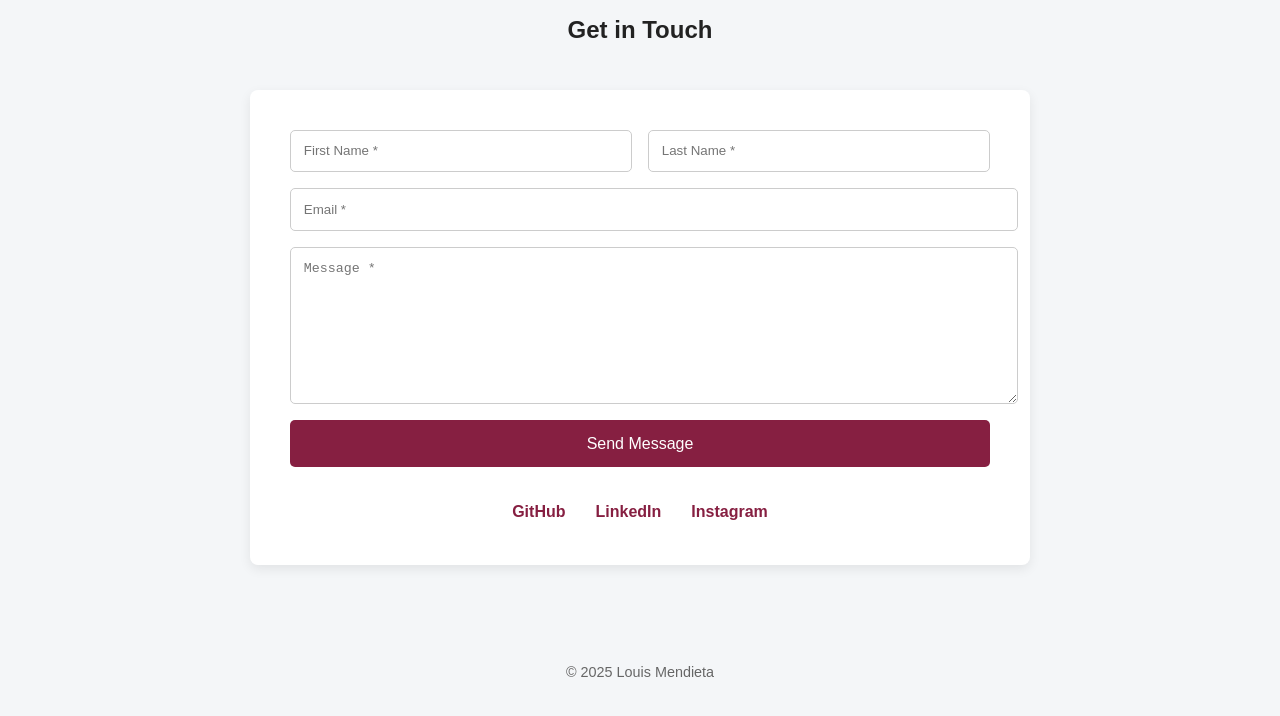
==== commit 5d2e3819: "Update index.html" ====
--- a/index.html
+++ b/index.html
@@ -240,14 +240,12 @@
       <p>
         Throughout my undergraduate years, I've pursued hands-on opportunities in 
         engineering research, design teams, internships, and work-studies while 
-        maintaining strong academic performance. I'm driven by a passion for learning
-        new technical skills and tackling unfamiliar challenges.
+        maintaining strong academic performance.
       </p>
 
       <p>
         I seek out projects that push me beyond my comfort zone, aiming to build both
-        technical expertise and leadership skills that will serve me in graduate school 
-        and my future career.
+        technical expertise and leadership skills for graduate school and industry.
       </p>
     </div>
 
@@ -267,10 +265,11 @@
       </a>
       <div class="project-content">
         <h3>Unmanned Drone Prototyping</h3>
-        <p>Hands-on UAV design, assembly, and flight testing 
-          using ArduPilot with emphasis on reliability and 
-          teamwork. Built and programmed a functional drone 
-          from kit through 9-week course at GMU's MIX.</p>
+        <p>
+          Hands-on UAV design, assembly, and flight testing using ArduPilot.
+          Built and programmed a functional drone from kit through a 9-week
+          course at GMU's MIX.
+        </p>
       </div>
     </div>
 
@@ -280,18 +279,25 @@
       </a>
       <div class="project-content">
         <h3>High Power Rocketry</h3>
-        <p>Designed and manufactured competition rocket components 
-          for GMU Rocketry's "Battle of Rockets" entry. Applied CAD
-          modeling, composite fabrication, 3D printing, and laser 
-          cutting to create lightweight, high-performance structures.</p>
+        <p>
+          Designed and manufactured competition rocket components for GMU Rocketry’s
+          “Battle of Rockets” entry using CAD, composites, 3D printing, and laser cutting.
+        </p>
       </div>
     </div>
 
+    <!-- ===== NEW AONDI PROJECT ===== -->
     <div class="project-card">
-      <img src="assets/placeholder.jpg" alt="Future Project">
+      <a href="aondi.html">
+        <img src="assets/aondi.jpg" alt="AONDI Research Project">
+      </a>
       <div class="project-content">
-        <h3>Future Project</h3>
-        <p>More engineering projects coming soon.</p>
+        <h3>AONDI Research (FEA & Nondestructive Testing)</h3>
+        <p>
+          Performed FEA modal analysis and CAD modeling for acousto-optic
+          nondestructive inspection research. Predicted resonant frequencies
+          and supported experimental validation for defect detection.
+        </p>
       </div>
     </div>
 
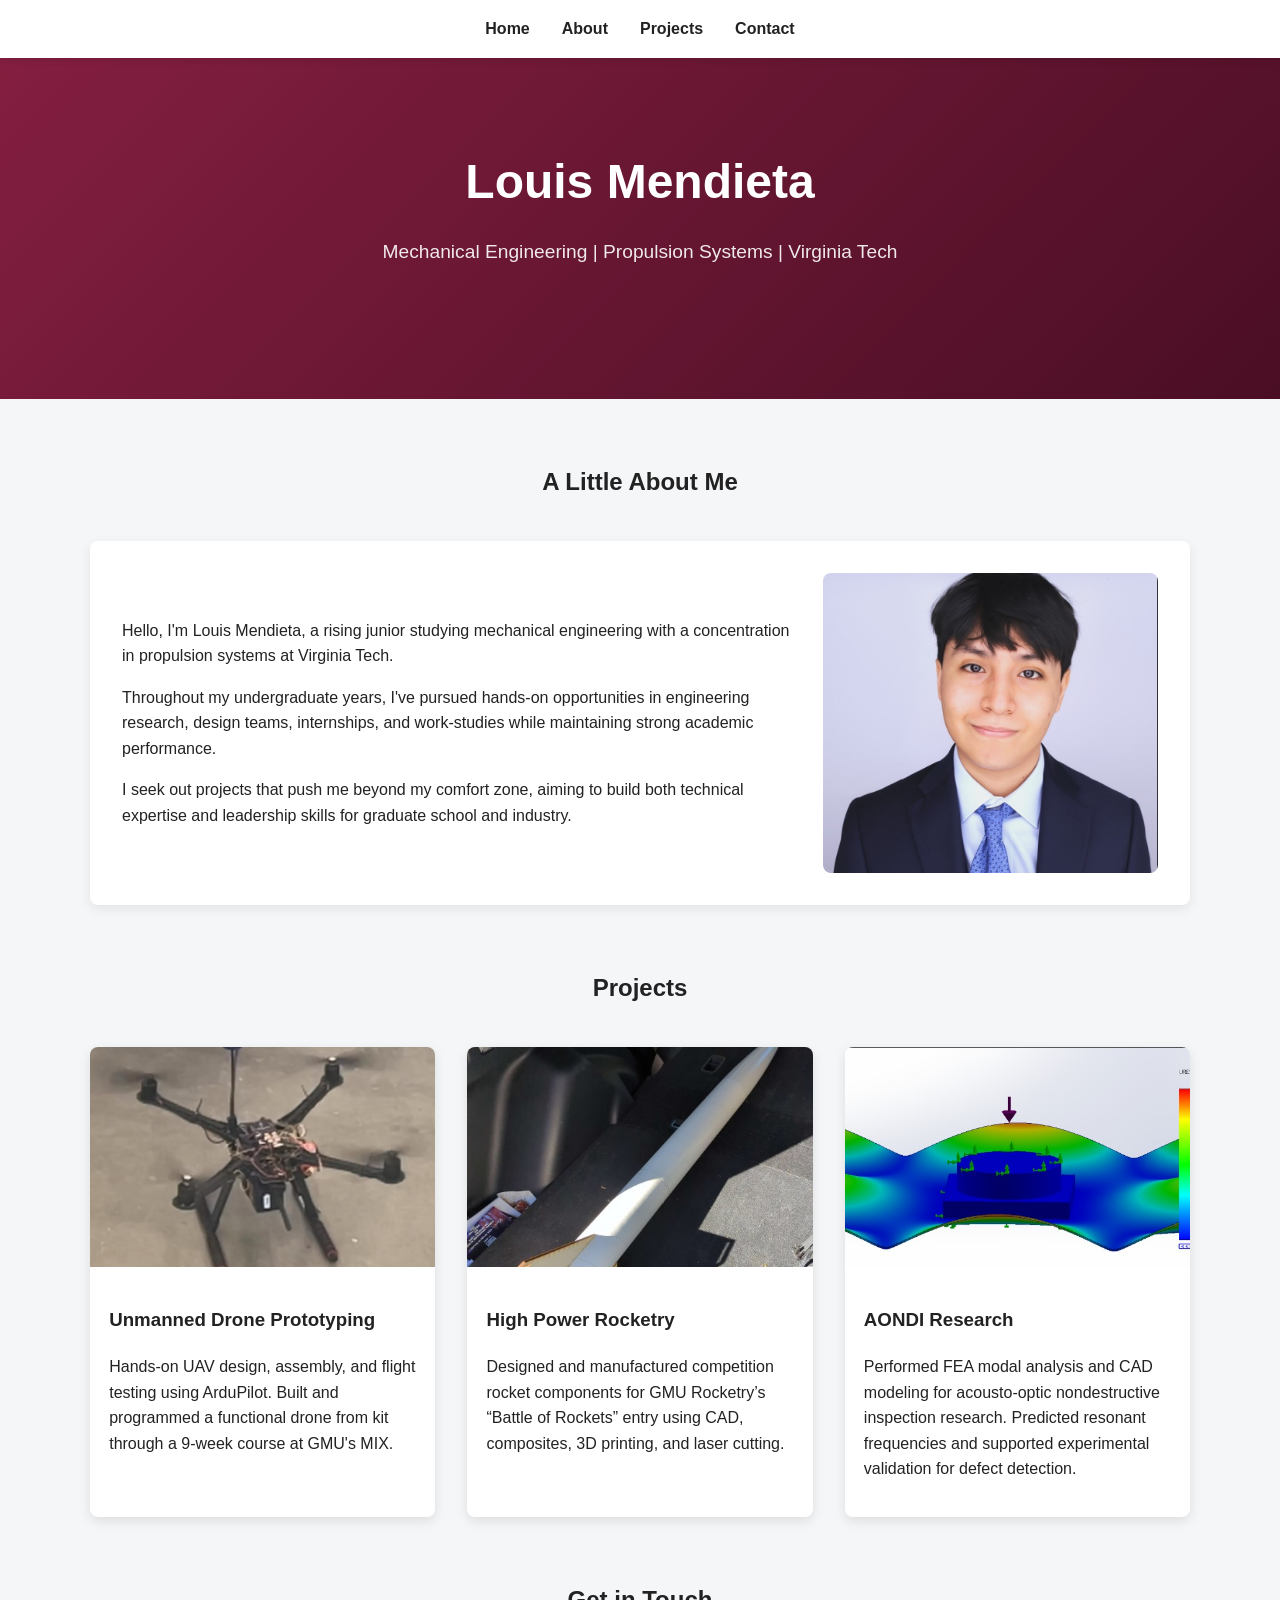
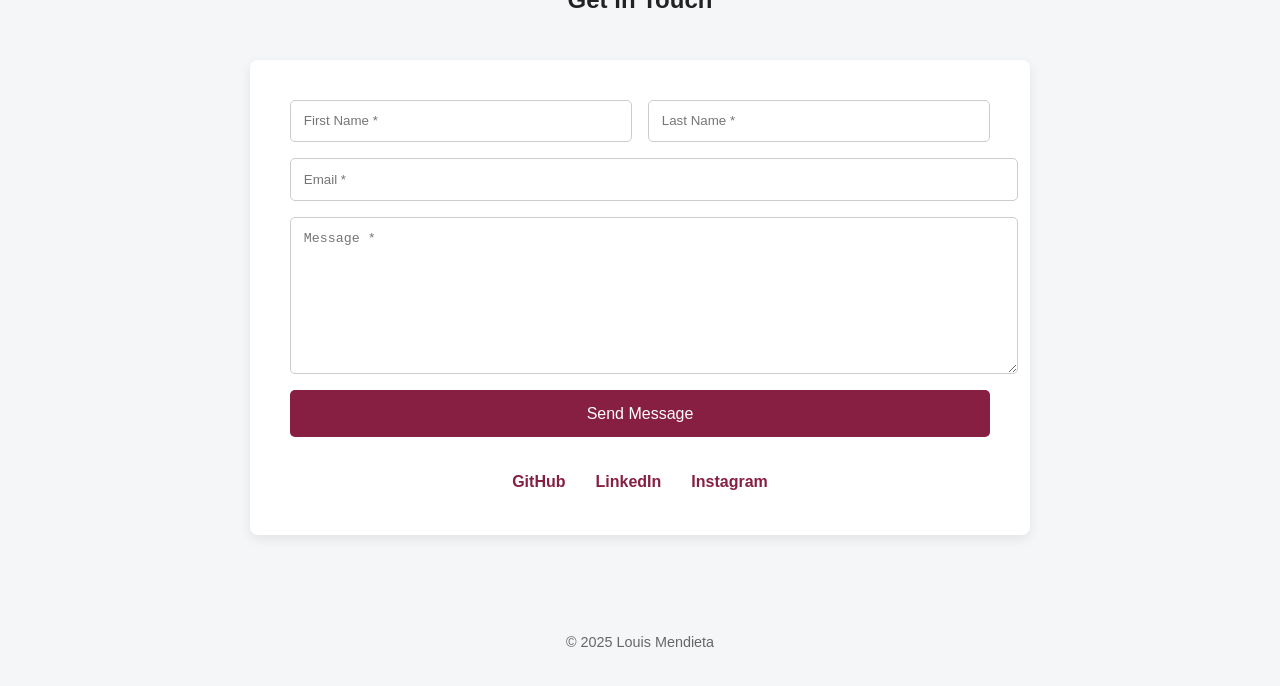
==== commit 7a06eca9: "Update index.html" ====
--- a/index.html
+++ b/index.html
@@ -289,10 +289,10 @@
     <!-- ===== NEW AONDI PROJECT ===== -->
     <div class="project-card">
       <a href="aondi.html">
-        <img src="assets/aondi.jpg" alt="AONDI Research Project">
+        <img src="assets/placeholder.jpg" alt="AONDI Research Project">
       </a>
       <div class="project-content">
-        <h3>AONDI Research (FEA & Nondestructive Testing)</h3>
+        <h3>AONDI Research</h3>
         <p>
           Performed FEA modal analysis and CAD modeling for acousto-optic
           nondestructive inspection research. Predicted resonant frequencies
